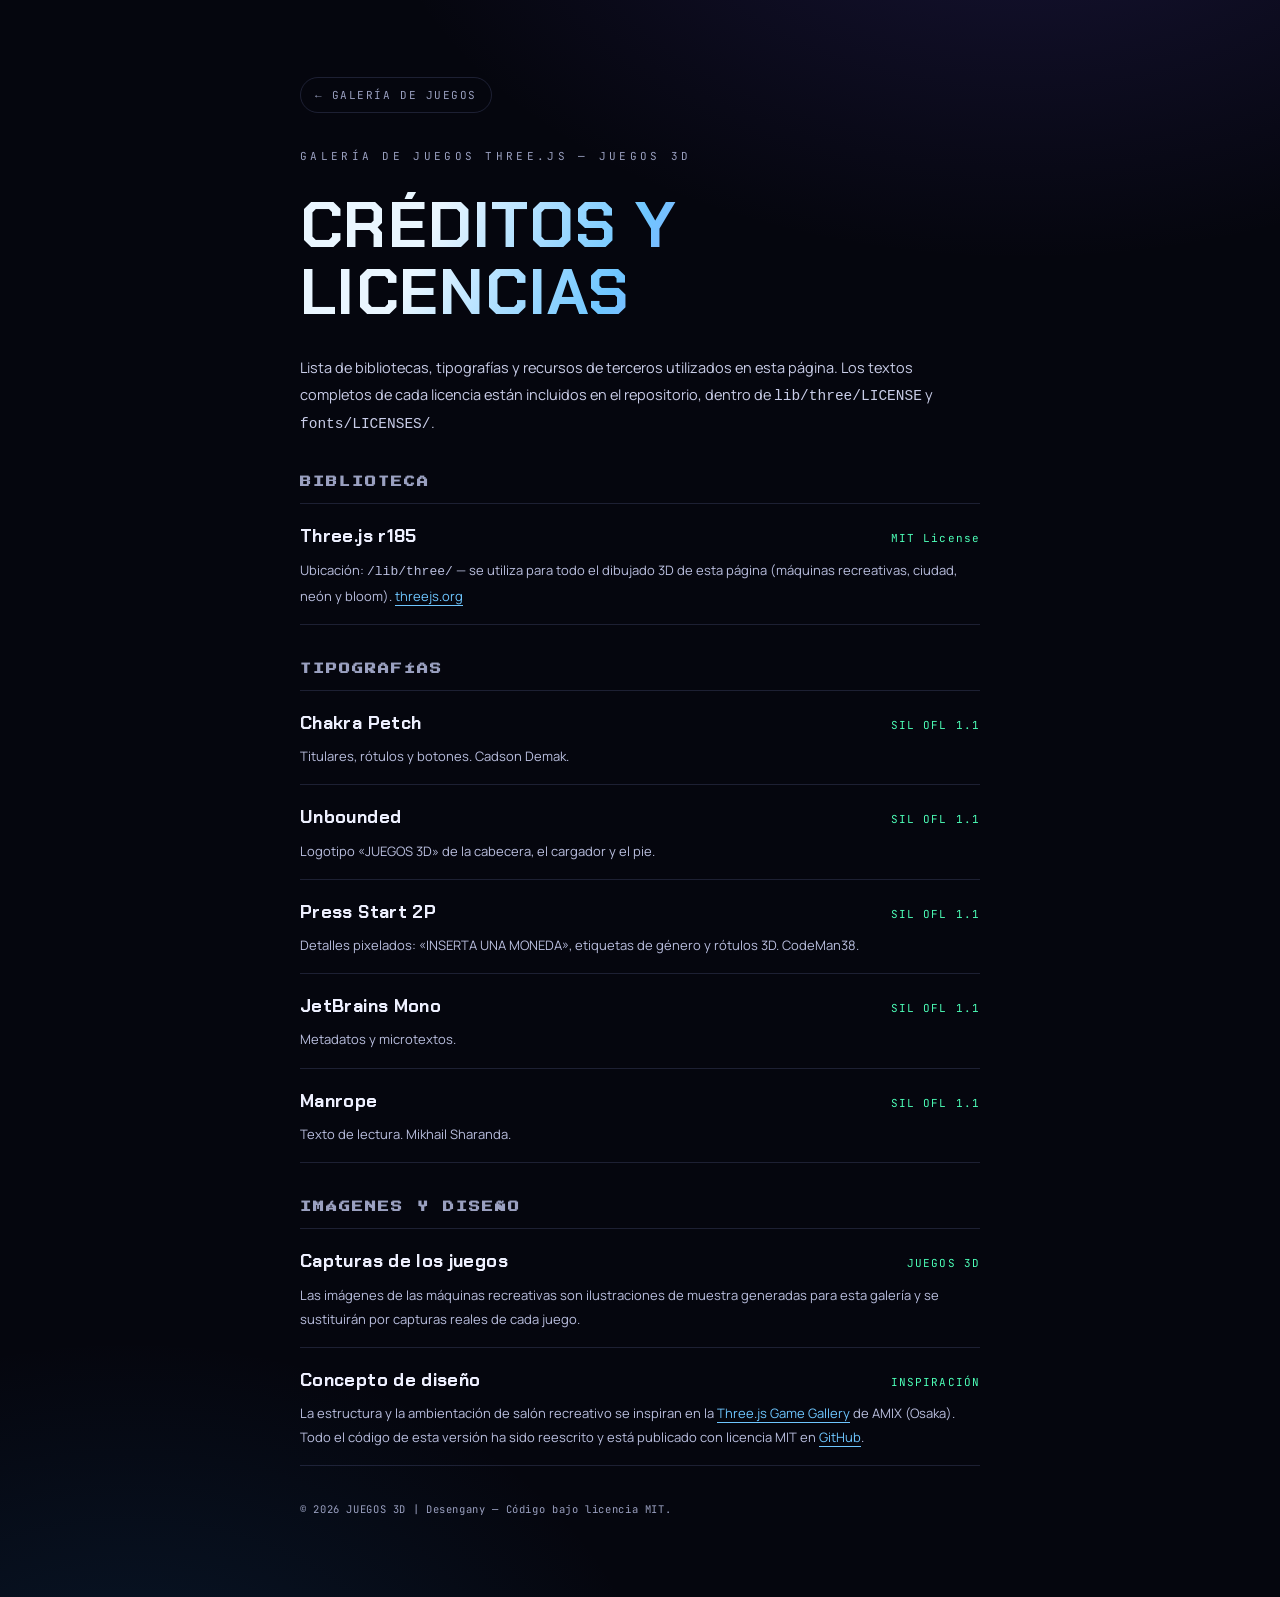
==== licencias.html @ fe87980a "Galería de juegos Three.js en español: portada, 6 juegos, sobre, FAQ y pie con escena 3D de salón re" ====
<!DOCTYPE html>
<html lang="es">
<head>
<meta charset="UTF-8">
<meta name="viewport" content="width=device-width, initial-scale=1">
<title>Créditos y licencias | Galería de juegos Three.js | JUEGOS 3D</title>
<meta name="description" content="Bibliotecas, tipografías y recursos de terceros utilizados en la Galería de juegos Three.js de JUEGOS 3D, con sus licencias.">
<meta name="robots" content="noindex, follow">
<meta name="theme-color" content="#05060e">
<link rel="icon" href="data:image/svg+xml,%3Csvg xmlns='http://www.w3.org/2000/svg' viewBox='0 0 64 64'%3E%3Crect width='64' height='64' rx='14' fill='%2305060e'/%3E%3Crect x='14' y='16' width='36' height='24' rx='4' fill='none' stroke='%236ec6ff' stroke-width='4'/%3E%3Ccircle cx='24' cy='48' r='4' fill='%23ff8bd4'/%3E%3Ccircle cx='40' cy='48' r='4' fill='%23b48cff'/%3E%3C/svg%3E">
<link rel="stylesheet" href="css/fonts.css">
<style>
  :root {
    --bg: #05060e; --ink: #eef0ff; --ink-dim: #9aa0c0; --line: rgba(140, 150, 220, 0.18);
    --font-display: "Chakra Petch", "Manrope", sans-serif;
    --font-text: "Manrope", system-ui, sans-serif;
    --font-mono: "JetBrains Mono", ui-monospace, monospace;
    --font-pixel: "Press Start 2P", monospace;
  }
  * { margin: 0; padding: 0; box-sizing: border-box; }
  body {
    background:
      radial-gradient(1100px 700px at 80% -10%, rgba(90, 70, 200, 0.22), transparent 60%),
      radial-gradient(900px 700px at 10% 110%, rgba(30, 120, 200, 0.16), transparent 60%),
      var(--bg);
    color: var(--ink);
    font-family: var(--font-text);
    line-height: 1.85;
    min-height: 100vh;
    -webkit-font-smoothing: antialiased;
  }
  .wrap { max-width: 760px; margin: 0 auto; padding: clamp(28px, 6vw, 80px) clamp(18px, 5vw, 40px) 80px; }
  .back {
    font-family: var(--font-mono); font-size: 11px; letter-spacing: 0.14em;
    color: var(--ink-dim); text-decoration: none; border: 1px solid var(--line);
    border-radius: 100px; padding: 7px 14px; display: inline-block;
    transition: color 0.25s, border-color 0.25s, box-shadow 0.25s;
  }
  .back:hover { color: var(--ink); border-color: rgba(110, 198, 255, 0.55); box-shadow: 0 0 16px rgba(110, 198, 255, 0.25); }
  .eyebrow { font-family: var(--font-mono); font-size: 11px; letter-spacing: 0.3em; color: var(--ink-dim); margin-top: 3em; }
  h1 {
    font-family: var(--font-display); font-weight: 700; font-size: clamp(34px, 7vw, 64px);
    line-height: 1.05; letter-spacing: 0.02em; margin-top: 0.4em;
    background: linear-gradient(115deg, #eaf6ff 20%, #6ec6ff 48%, #b48cff 72%, #ff8bd4 96%);
    -webkit-background-clip: text; background-clip: text; color: transparent;
  }
  .lead { margin-top: 2em; color: #c9cde8; font-size: 14.5px; }
  a { color: #6ec6ff; text-underline-offset: 4px; }
  h2 {
    font-family: var(--font-pixel); font-size: 11px; letter-spacing: 0.18em; color: var(--ink-dim);
    margin-top: 3.2em; padding-bottom: 0.9em; border-bottom: 1px solid var(--line);
  }
  .item { display: grid; grid-template-columns: 1fr auto; gap: 4px 18px; padding: 16px 0; border-bottom: 1px solid var(--line); align-items: baseline; }
  .item strong { font-family: var(--font-display); font-weight: 700; font-size: 18px; letter-spacing: 0.02em; }
  .item .lic { font-family: var(--font-mono); font-size: 11px; letter-spacing: 0.1em; color: #4dffb8; white-space: nowrap; }
  .item p { grid-column: 1 / -1; font-size: 13px; color: #b9bede; }
  .note { margin-top: 3em; font-family: var(--font-mono); font-size: 10.5px; letter-spacing: 0.06em; color: var(--ink-dim); line-height: 2.1; }
</style>
</head>
<body>
<div class="wrap">
  <a class="back" href="./">← GALERÍA DE JUEGOS</a>
  <p class="eyebrow">GALERÍA DE JUEGOS THREE.JS — JUEGOS 3D</p>
  <h1>CRÉDITOS Y<br>LICENCIAS</h1>
  <p class="lead">Lista de bibliotecas, tipografías y recursos de terceros utilizados en esta página. Los textos completos de cada licencia están incluidos en el repositorio, dentro de <code>lib/three/LICENSE</code> y <code>fonts/LICENSES/</code>.</p>

  <h2>BIBLIOTECA</h2>
  <div class="item">
    <strong>Three.js r185</strong><span class="lic">MIT License</span>
    <p>Ubicación: <code>/lib/three/</code> — se utiliza para todo el dibujado 3D de esta página (máquinas recreativas, ciudad, neón y bloom). <a href="https://threejs.org/" target="_blank" rel="noopener">threejs.org</a></p>
  </div>

  <h2>TIPOGRAFÍAS</h2>
  <div class="item"><strong>Chakra Petch</strong><span class="lic">SIL OFL 1.1</span><p>Titulares, rótulos y botones. Cadson Demak.</p></div>
  <div class="item"><strong>Unbounded</strong><span class="lic">SIL OFL 1.1</span><p>Logotipo «JUEGOS 3D» de la cabecera, el cargador y el pie.</p></div>
  <div class="item"><strong>Press Start 2P</strong><span class="lic">SIL OFL 1.1</span><p>Detalles pixelados: «INSERTA UNA MONEDA», etiquetas de género y rótulos 3D. CodeMan38.</p></div>
  <div class="item"><strong>JetBrains Mono</strong><span class="lic">SIL OFL 1.1</span><p>Metadatos y microtextos.</p></div>
  <div class="item"><strong>Manrope</strong><span class="lic">SIL OFL 1.1</span><p>Texto de lectura. Mikhail Sharanda.</p></div>

  <h2>IMÁGENES Y DISEÑO</h2>
  <div class="item">
    <strong>Capturas de los juegos</strong><span class="lic">JUEGOS 3D</span>
    <p>Las imágenes de las máquinas recreativas son ilustraciones de muestra generadas para esta galería y se sustituirán por capturas reales de cada juego.</p>
  </div>
  <div class="item">
    <strong>Concepto de diseño</strong><span class="lic">INSPIRACIÓN</span>
    <p>La estructura y la ambientación de salón recreativo se inspiran en la <a href="https://amix-design.com/tl/web-g-threejs/" target="_blank" rel="noopener">Three.js Game Gallery</a> de AMIX (Osaka). Todo el código de esta versión ha sido reescrito y está publicado con licencia MIT en <a href="https://github.com/pensamientoincansable/Juegos-3D" target="_blank" rel="noopener">GitHub</a>.</p>
  </div>

  <p class="note">© 2026 JUEGOS 3D | Desengany — Código bajo licencia MIT.</p>
</div>
</body>
</html>
---- css/fonts.css ----
/* ============================================================
   TIPOGRAFÍAS LOCALES (subconjunto latino, licencia SIL OFL 1.1)
   Unbounded ......... marca / logotipo
   Chakra Petch ...... titulares y rótulos (estilo arcade/tecno)
   Press Start 2P .... detalles pixelados (INSERTA UNA MONEDA, etiquetas)
   JetBrains Mono .... metadatos y microtextos
   Manrope ........... texto de lectura
   Licencias completas en /fonts/LICENSES/
   ============================================================ */

@font-face {
  font-family: "Unbounded";
  font-style: normal;
  font-weight: 200 900;
  font-display: swap;
  src: url(../fonts/unbounded-latin-wght-normal.woff2) format("woff2");
}

@font-face {
  font-family: "Chakra Petch";
  font-style: normal;
  font-weight: 400;
  font-display: swap;
  src: url(../fonts/chakra-petch-latin-400-normal.woff2) format("woff2");
}
@font-face {
  font-family: "Chakra Petch";
  font-style: normal;
  font-weight: 600;
  font-display: swap;
  src: url(../fonts/chakra-petch-latin-600-normal.woff2) format("woff2");
}
@font-face {
  font-family: "Chakra Petch";
  font-style: normal;
  font-weight: 700;
  font-display: swap;
  src: url(../fonts/chakra-petch-latin-700-normal.woff2) format("woff2");
}

@font-face {
  font-family: "Press Start 2P";
  font-style: normal;
  font-weight: 400;
  font-display: swap;
  src: url(../fonts/press-start-2p-latin-400-normal.woff2) format("woff2");
}

@font-face {
  font-family: "JetBrains Mono";
  font-style: normal;
  font-weight: 100 800;
  font-display: swap;
  src: url(../fonts/jetbrains-mono-latin-wght-normal.woff2) format("woff2");
}

@font-face {
  font-family: "Manrope";
  font-style: normal;
  font-weight: 200 800;
  font-display: swap;
  src: url(../fonts/manrope-latin-wght-normal.woff2) format("woff2");
}
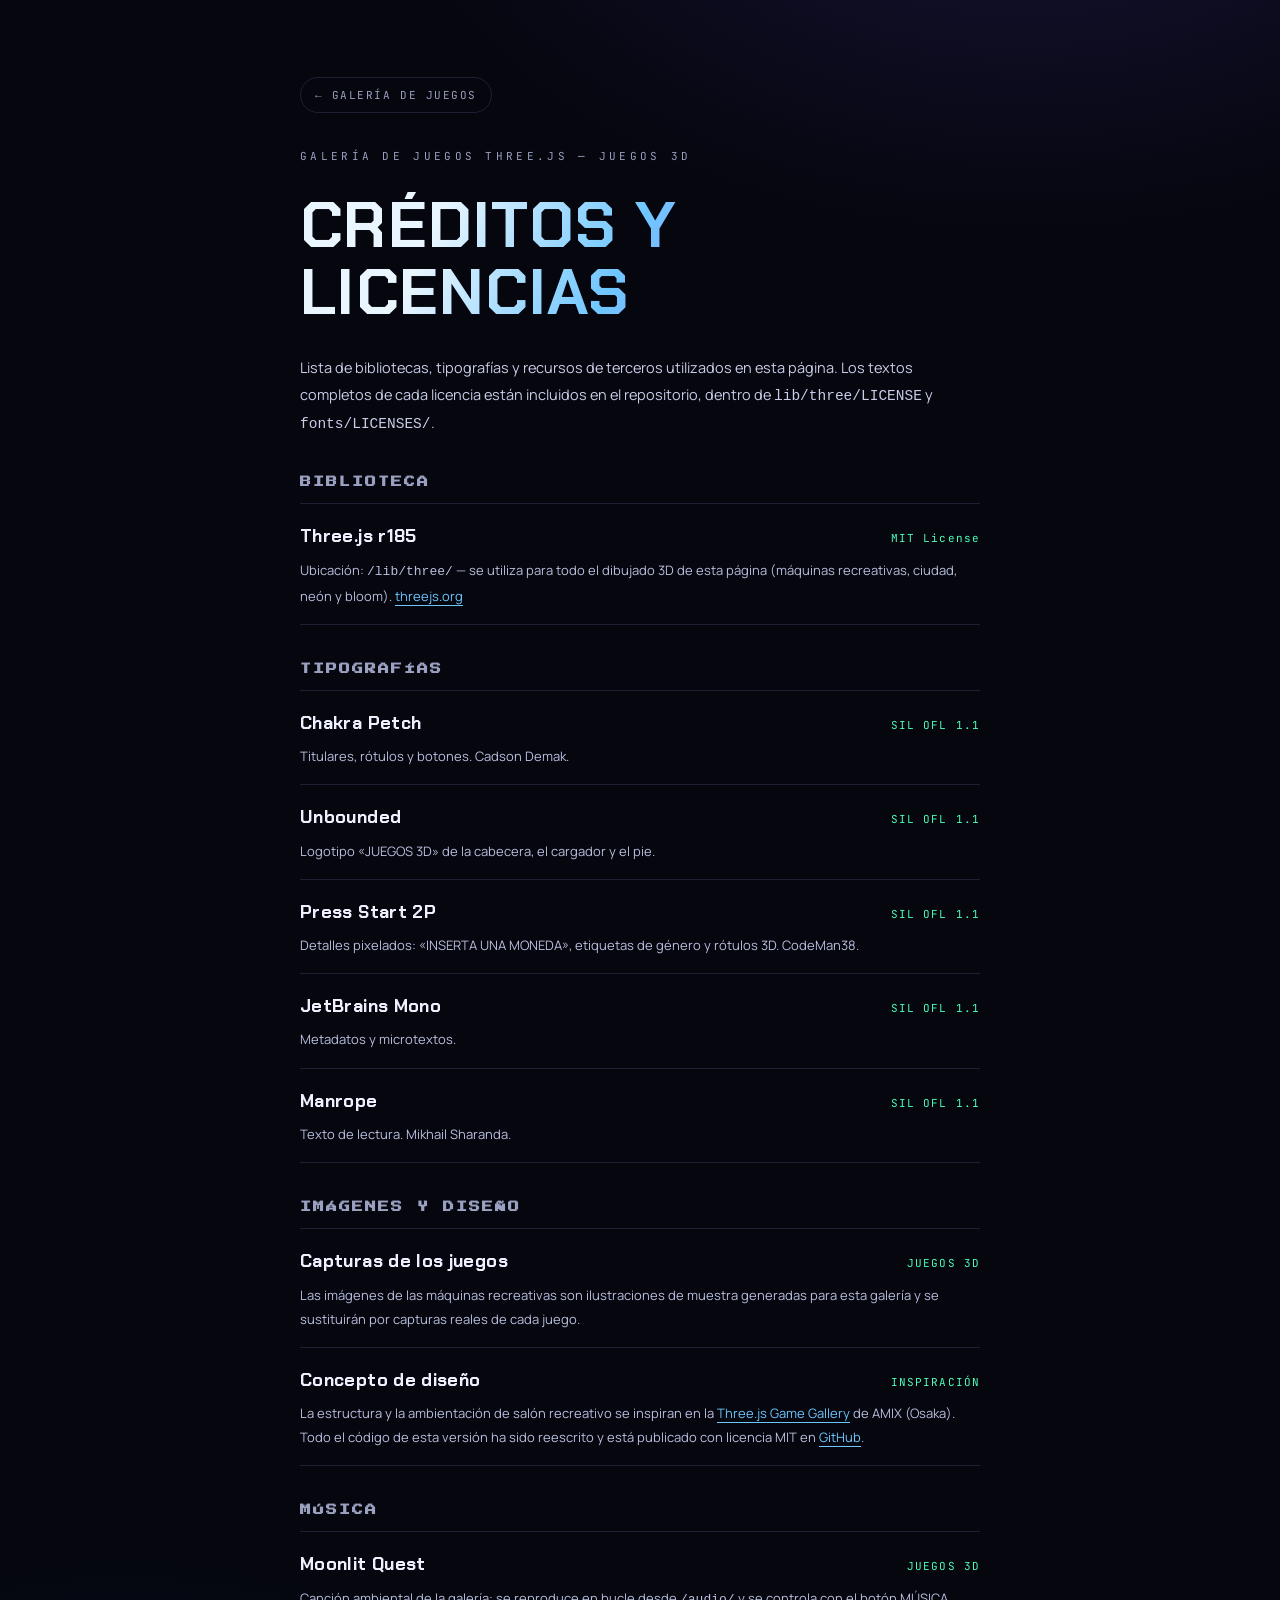
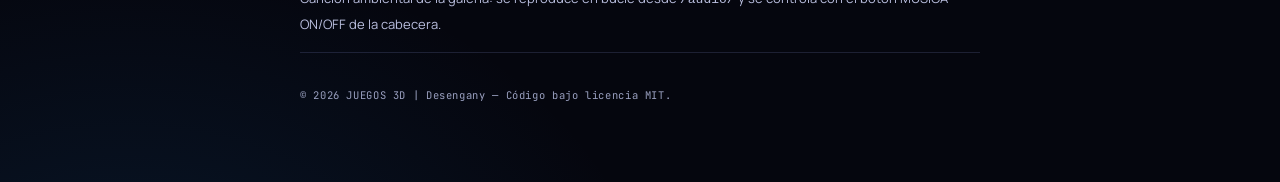
==== commit 56ec8f6c: "Configuración de intensidad (volumen, brillo y contraste 1–10) y música en bucle - Bloque CONFIG al " ====
--- a/licencias.html
+++ b/licencias.html
@@ -87,6 +87,12 @@
     <p>La estructura y la ambientación de salón recreativo se inspiran en la <a href="https://amix-design.com/tl/web-g-threejs/" target="_blank" rel="noopener">Three.js Game Gallery</a> de AMIX (Osaka). Todo el código de esta versión ha sido reescrito y está publicado con licencia MIT en <a href="https://github.com/pensamientoincansable/Juegos-3D" target="_blank" rel="noopener">GitHub</a>.</p>
   </div>
 
+  <h2>MÚSICA</h2>
+  <div class="item">
+    <strong>Moonlit Quest</strong><span class="lic">JUEGOS 3D</span>
+    <p>Canción ambiental de la galería: se reproduce en bucle desde <code>/audio/</code> y se controla con el botón MÚSICA ON/OFF de la cabecera.</p>
+  </div>
+
   <p class="note">© 2026 JUEGOS 3D | Desengany — Código bajo licencia MIT.</p>
 </div>
 </body>
